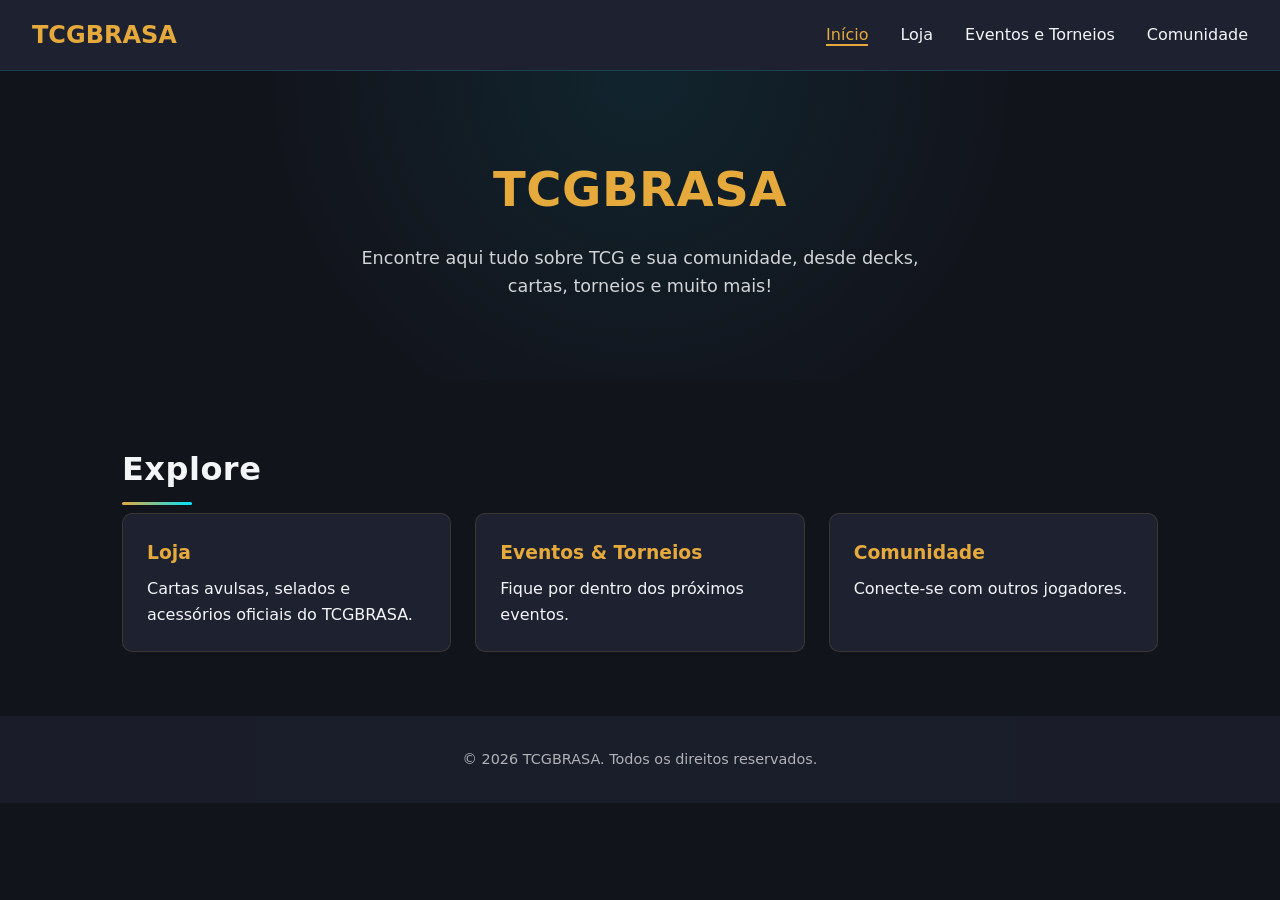
==== index.html @ 6d98fee7 "Primeira versão do site TCGBRASA" ====
<!DOCTYPE html>
<html lang="pt-BR">
<head>
    <meta charset="UTF-8">
    <meta name="viewport" content="width=device-width, initial-scale=1.0">
    <title>TCGBRASA</title>
    <link rel="stylesheet" href="Pages_style/index.css">
</head>
<body>
    <header class="site-header">
        <div class="logo">TCGBRASA</div>
        <nav class="main-nav">
            <ul>
                <li><a href="index.html" class="active">Início</a></li>
                <li><a href="lojas.html">Loja</a></li>
                <li><a href="torneios.html">Eventos e Torneios</a></li>
                <li><a href="comunidade.html">Comunidade</a></li>
            </ul>
        </nav>
    </header>

    <main>
        <section class="hero">
            <h1>TCGBRASA</h1>
            <p>Encontre aqui tudo sobre TCG e sua comunidade, desde decks, cartas, torneios e muito mais!</p>
        </section>

        <section class="destaques">
            <h2>Explore</h2>
            <div class="cards-grid">
                <a class="card reveal" href="lojas.html">
                    <h3>Loja</h3>
                    <p>Cartas avulsas, selados e acessórios oficiais do TCGBRASA.</p>
                </a>
                <a class="card reveal" href="torneios.html">
                    <h3>Eventos & Torneios</h3>
                    <p>Fique por dentro dos próximos eventos.</p>
                </a>
                <a class="card reveal" href="comunidade.html">
                    <h3>Comunidade</h3>
                    <p>Conecte-se com outros jogadores.</p>
                </a>
            </div>
        </section>
    </main>

    <footer class="site-footer">
        <p>&copy; 2026 TCGBRASA. Todos os direitos reservados.</p>
    </footer>

    <script src="js/main.js" defer></script>
</body>
</html>
---- Pages_style/index.css ----
/* ===== Variáveis de cor ===== */
:root {
    --bg-main: #12141C;
    --bg-surface: #1E2230;
    --text-main: #F4F5F7;
    --accent-gold: #E5A93C;
    --accent-neon: #00E5FF;

    --font-base: 'Segoe UI', system-ui, -apple-system, sans-serif;
    --radius: 10px;
}

/* ===== Reset ===== */
* {
    box-sizing: border-box;
    margin: 0;
    padding: 0;
}

body {
    background-color: var(--bg-main);
    color: var(--text-main);
    font-family: var(--font-base);
    line-height: 1.6;
}

a {
    color: inherit;
    text-decoration: none;
}

h1, h2 {
    letter-spacing: 0.5px;
}

/* ===== Header / Navbar ===== */
.site-header {
    position: sticky;
    top: 0;
    z-index: 10;
    display: flex;
    align-items: center;
    justify-content: space-between;
    padding: 1rem 2rem;
    background-color: var(--bg-surface);
    border-bottom: 1px solid rgba(0, 229, 255, 0.15);
}

.logo {
    font-size: 1.5rem;
    font-weight: 700;
    color: var(--accent-gold);
}

.main-nav ul {
    display: flex;
    gap: 2rem;
    list-style: none;
}

.main-nav a {
    font-weight: 500;
    color: var(--text-main);
    transition: color 0.2s ease;
}

.main-nav a:hover {
    color: var(--accent-neon);
}

.main-nav a.active {
    color: var(--accent-gold);
    border-bottom: 2px solid var(--accent-gold);
}

/* ===== Hero ===== */
.hero {
    text-align: center;
    padding: 5rem 2rem;
    background: radial-gradient(circle at 50% 0%, rgba(0, 229, 255, 0.08), transparent 60%);
}

.hero h1 {
    font-size: 3rem;
    color: var(--accent-gold);
    margin-bottom: 1rem;
}

.hero p {
    font-size: 1.1rem;
    color: var(--text-main);
    max-width: 600px;
    margin: 0 auto;
    opacity: 0.85;
}

.page-hero {
    padding: 3rem 2rem;
}

.page-hero h1 {
    font-size: 2.2rem;
}

/* ===== Seções ===== */
main section {
    padding: 4rem 2rem;
    max-width: 1100px;
    margin: 0 auto;
}

main section h2 {
    font-size: 2rem;
    margin-bottom: 0.5rem;
    color: var(--text-main);
    position: relative;
    display: inline-block;
}

main section h2::after {
    content: "";
    display: block;
    width: 50%;
    height: 3px;
    margin-top: 0.4rem;
    background: linear-gradient(90deg, var(--accent-gold), var(--accent-neon));
    border-radius: 2px;
}

main section > p {
    margin-top: 1rem;
    margin-bottom: 2rem;
    opacity: 0.8;
    max-width: 700px;
}

/* ===== Cards ===== */
.cards-grid {
    display: grid;
    grid-template-columns: repeat(auto-fit, minmax(240px, 1fr));
    gap: 1.5rem;
}

/* ===== Animação de entrada ao rolar a página ===== */
.reveal {
    opacity: 0;
    transform: translateY(24px);
    transition: opacity 0.6s ease, transform 0.6s ease;
}

.reveal.is-visible {
    opacity: 1;
    transform: translateY(0);
}

.destaques .cards-grid .reveal:nth-child(1) { transition-delay: 0s; }
.destaques .cards-grid .reveal:nth-child(2) { transition-delay: 0.1s; }
.destaques .cards-grid .reveal:nth-child(3) { transition-delay: 0.2s; }
.destaques .cards-grid .reveal:nth-child(4) { transition-delay: 0.3s; }

.card {
    display: block;
    background-color: var(--bg-surface);
    border: 1px solid rgba(229, 169, 60, 0.15);
    border-radius: var(--radius);
    padding: 1.5rem;
    transition: transform 0.2s ease, border-color 0.2s ease, box-shadow 0.2s ease;
}

.card:hover {
    transform: translateY(-6px) scale(1.02);
    border-color: var(--accent-neon);
    box-shadow: 0 10px 28px rgba(0, 229, 255, 0.18);
}

.card h3 {
    color: var(--accent-gold);
    margin-bottom: 0.5rem;
}

/* ===== Footer ===== */
.site-footer {
    text-align: center;
    padding: 2rem;
    background-color: var(--bg-surface);
    color: var(--text-main);
    opacity: 0.7;
    font-size: 0.9rem;
}

/* ===== Responsivo ===== */
@media (max-width: 640px) {
    .site-header {
        flex-direction: column;
        gap: 1rem;
    }

    .main-nav ul {
        flex-wrap: wrap;
        justify-content: center;
        gap: 1rem;
    }

    .hero h1 {
        font-size: 2.2rem;
    }
}
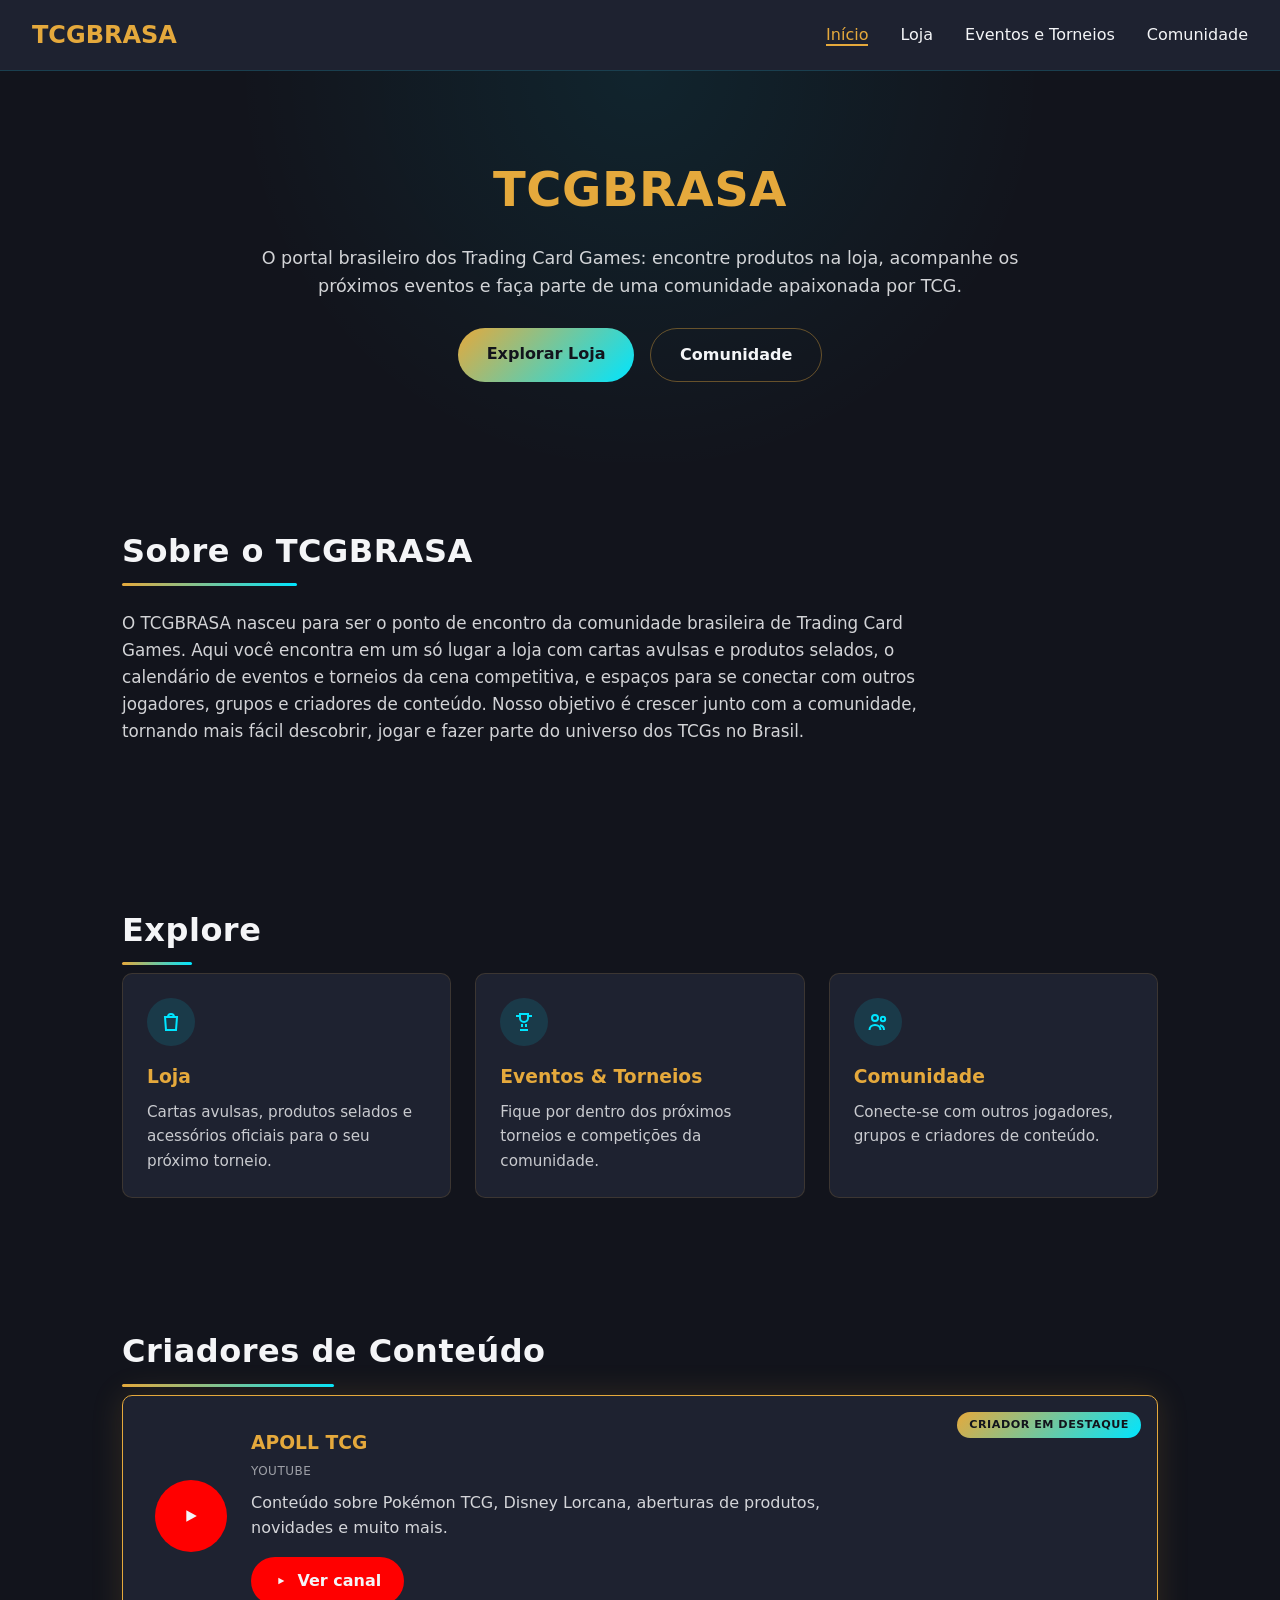
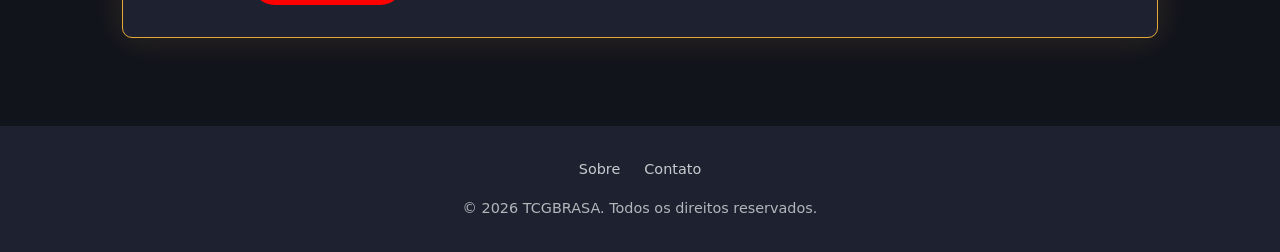
==== commit cb76845c: "Redesenha Comunidade e Home, e ajusta evento do Lorcana Challenge - Torneios: troca a foto do Lorcan" ====
--- a/index.html
+++ b/index.html
@@ -5,6 +5,7 @@
     <meta name="viewport" content="width=device-width, initial-scale=1.0">
     <title>TCGBRASA</title>
     <link rel="stylesheet" href="Pages_style/index.css">
+    <link rel="stylesheet" href="Pages_style/home.css">
 </head>
 <body>
     <header class="site-header">
@@ -22,32 +23,62 @@
     <main>
         <section class="hero">
             <h1>TCGBRASA</h1>
-            <p>Encontre aqui tudo sobre TCG e sua comunidade, desde decks, cartas, torneios e muito mais!</p>
+            <p>O portal brasileiro dos Trading Card Games: encontre produtos na loja, acompanhe os próximos eventos e faça parte de uma comunidade apaixonada por TCG.</p>
+            <div class="hero-cta">
+                <a class="hero-btn hero-btn--primario" href="lojas.html">Explorar Loja</a>
+                <a class="hero-btn hero-btn--secundario" href="comunidade.html">Comunidade</a>
+            </div>
+        </section>
+
+        <section class="sobre">
+            <h2>Sobre o TCGBRASA</h2>
+            <p>O TCGBRASA nasceu para ser o ponto de encontro da comunidade brasileira de Trading Card Games. Aqui você encontra em um só lugar a loja com cartas avulsas e produtos selados, o calendário de eventos e torneios da cena competitiva, e espaços para se conectar com outros jogadores, grupos e criadores de conteúdo. Nosso objetivo é crescer junto com a comunidade, tornando mais fácil descobrir, jogar e fazer parte do universo dos TCGs no Brasil.</p>
         </section>
 
         <section class="destaques">
             <h2>Explore</h2>
             <div class="cards-grid">
-                <a class="card reveal" href="lojas.html">
+                <a class="card destaque-card reveal" href="lojas.html">
+                    <span class="destaque-icone" aria-hidden="true">
+                        <svg viewBox="0 0 24 24" width="24" height="24" fill="none" stroke="currentColor" stroke-width="2"><path d="M6 7h12l-1 13H7L6 7z"/><path d="M9 7a3 3 0 0 1 6 0"/></svg>
+                    </span>
                     <h3>Loja</h3>
-                    <p>Cartas avulsas, selados e acessórios oficiais do TCGBRASA.</p>
+                    <p>Cartas avulsas, produtos selados e acessórios oficiais para o seu próximo torneio.</p>
                 </a>
-                <a class="card reveal" href="torneios.html">
+                <a class="card destaque-card reveal" href="torneios.html">
+                    <span class="destaque-icone" aria-hidden="true">
+                        <svg viewBox="0 0 24 24" width="24" height="24" fill="none" stroke="currentColor" stroke-width="2"><path d="M8 4h8v4a4 4 0 0 1-8 0V4z"/><path d="M4 6h4M16 6h4M10 14v3M14 14v3M8 20h8"/></svg>
+                    </span>
                     <h3>Eventos & Torneios</h3>
-                    <p>Fique por dentro dos próximos eventos.</p>
+                    <p>Fique por dentro dos próximos torneios e competições da comunidade.</p>
                 </a>
-                <a class="card reveal" href="comunidade.html">
+                <a class="card destaque-card reveal" href="comunidade.html">
+                    <span class="destaque-icone" aria-hidden="true">
+                        <svg viewBox="0 0 24 24" width="24" height="24" fill="none" stroke="currentColor" stroke-width="2"><circle cx="9" cy="8" r="3"/><circle cx="17" cy="9" r="2.2"/><path d="M3.5 20c0-3 2.5-5 5.5-5s5.5 2 5.5 5"/><path d="M14 15.3c2.5.4 4 2 4 4.7"/></svg>
+                    </span>
                     <h3>Comunidade</h3>
-                    <p>Conecte-se com outros jogadores.</p>
+                    <p>Conecte-se com outros jogadores, grupos e criadores de conteúdo.</p>
                 </a>
             </div>
+        </section>
+
+        <section class="criadores-home">
+            <h2>Criadores de Conteúdo</h2>
+            <div class="criador-destaque" id="criador-destaque"></div>
+            <div class="cards-grid criadores-grid-home" id="criadores-grid" hidden></div>
         </section>
     </main>
 
     <footer class="site-footer">
+        <nav class="footer-nav">
+            <a href="sobre.html">Sobre</a>
+            <a href="contato.html">Contato</a>
+        </nav>
         <p>&copy; 2026 TCGBRASA. Todos os direitos reservados.</p>
     </footer>
 
+    <script src="js/criadores-data.js" defer></script>
+    <script src="js/home.js" defer></script>
     <script src="js/main.js" defer></script>
 </body>
 </html>
--- a/Pages_style/index.css
+++ b/Pages_style/index.css
@@ -89,7 +89,7 @@
 .hero p {
     font-size: 1.1rem;
     color: var(--text-main);
-    max-width: 600px;
+    max-width: 760px;
     margin: 0 auto;
     opacity: 0.85;
 }
@@ -134,6 +134,59 @@
     max-width: 700px;
 }
 
+/* ===== Filtros por jogo (reutilizado em Torneios, Loja e Comunidade) ===== */
+.filtros {
+    padding-bottom: 0;
+}
+
+.filtros-jogos {
+    display: flex;
+    flex-wrap: wrap;
+    gap: 0.75rem;
+}
+
+.filtro-btn {
+    padding: 0.5rem 1.2rem;
+    border-radius: 999px;
+    border: 1px solid rgba(229, 169, 60, 0.3);
+    background-color: var(--bg-surface);
+    color: var(--text-main);
+    font-family: inherit;
+    font-size: 0.9rem;
+    cursor: pointer;
+    transition: all 0.2s ease;
+}
+
+.filtro-btn:hover {
+    border-color: var(--accent-neon);
+}
+
+.filtro-btn.active {
+    background: linear-gradient(135deg, var(--accent-gold), var(--accent-neon));
+    color: var(--bg-main);
+    font-weight: 700;
+    border-color: transparent;
+}
+
+.evento-tag {
+    display: inline-block;
+    margin-bottom: 0.75rem;
+    padding: 0.25rem 0.75rem;
+    border-radius: 999px;
+    background-color: rgba(0, 229, 255, 0.12);
+    color: var(--accent-neon);
+    font-size: 0.75rem;
+    font-weight: 700;
+    text-transform: uppercase;
+    letter-spacing: 0.5px;
+}
+
+.sem-eventos {
+    display: none;
+    margin-top: 1.5rem;
+    opacity: 0.7;
+}
+
 /* ===== Cards ===== */
 .cards-grid {
     display: grid;
@@ -184,8 +237,29 @@
     padding: 2rem;
     background-color: var(--bg-surface);
     color: var(--text-main);
+    font-size: 0.9rem;
+}
+
+.footer-nav {
+    display: flex;
+    justify-content: center;
+    flex-wrap: wrap;
+    gap: 1.5rem;
+    margin-bottom: 1rem;
+}
+
+.footer-nav a {
+    opacity: 0.8;
+    transition: opacity 0.2s ease, color 0.2s ease;
+}
+
+.footer-nav a:hover {
+    opacity: 1;
+    color: var(--accent-neon);
+}
+
+.site-footer p {
     opacity: 0.7;
-    font-size: 0.9rem;
 }
 
 /* ===== Responsivo ===== */
--- a/Pages_style/home.css
+++ b/Pages_style/home.css
@@ -0,0 +1,169 @@
+/* ===== CTAs do Hero ===== */
+.hero-cta {
+    display: flex;
+    justify-content: center;
+    flex-wrap: wrap;
+    gap: 1rem;
+    margin-top: 1.75rem;
+}
+
+.hero-btn {
+    padding: 0.8rem 1.8rem;
+    border-radius: 999px;
+    font-weight: 700;
+    transition: transform 0.2s ease, opacity 0.2s ease, border-color 0.2s ease;
+}
+
+.hero-btn--primario {
+    background: linear-gradient(135deg, var(--accent-gold), var(--accent-neon));
+    color: var(--bg-main);
+}
+
+.hero-btn--secundario {
+    border: 1px solid rgba(229, 169, 60, 0.4);
+    color: var(--text-main);
+}
+
+.hero-btn:hover {
+    transform: translateY(-2px);
+}
+
+.hero-btn--primario:hover {
+    opacity: 0.9;
+}
+
+.hero-btn--secundario:hover {
+    border-color: var(--accent-neon);
+}
+
+/* ===== Cards "Explore" ===== */
+.destaque-icone {
+    display: flex;
+    align-items: center;
+    justify-content: center;
+    width: 48px;
+    height: 48px;
+    margin-bottom: 1rem;
+    border-radius: 50%;
+    background-color: rgba(0, 229, 255, 0.12);
+    color: var(--accent-neon);
+}
+
+.destaque-card p {
+    opacity: 0.8;
+    font-size: 0.95rem;
+}
+
+/* ===== Sobre o TCGBRASA ===== */
+.sobre p {
+    opacity: 0.85;
+    max-width: 850px;
+    font-size: 1.05rem;
+}
+
+/* ===== Criadores de Conteúdo ===== */
+.criador-destaque {
+    position: relative;
+    display: flex;
+    align-items: center;
+    gap: 1.5rem;
+    padding: 2rem;
+    background-color: var(--bg-surface);
+    border: 1px solid var(--accent-gold);
+    border-radius: var(--radius);
+    box-shadow: 0 0 32px rgba(229, 169, 60, 0.15);
+}
+
+.criador-destaque-selo {
+    position: absolute;
+    top: 1rem;
+    right: 1rem;
+    padding: 0.25rem 0.75rem;
+    border-radius: 999px;
+    background: linear-gradient(135deg, var(--accent-gold), var(--accent-neon));
+    color: var(--bg-main);
+    font-size: 0.7rem;
+    font-weight: 700;
+    text-transform: uppercase;
+    letter-spacing: 0.5px;
+}
+
+.criador-destaque-icone {
+    flex-shrink: 0;
+    display: flex;
+    align-items: center;
+    justify-content: center;
+    width: 72px;
+    height: 72px;
+    border-radius: 50%;
+    background-color: #FF0000;
+    color: var(--text-main);
+}
+
+.criador-destaque-texto h3 {
+    color: var(--accent-gold);
+    margin-bottom: 0.3rem;
+}
+
+.criador-destaque-texto .criador-plataforma {
+    display: block;
+    margin-bottom: 0.5rem;
+    font-size: 0.75rem;
+    opacity: 0.6;
+    text-transform: uppercase;
+    letter-spacing: 0.5px;
+}
+
+.criador-destaque-texto p {
+    opacity: 0.85;
+    max-width: 620px;
+}
+
+.criador-destaque-cta {
+    display: inline-flex;
+    align-items: center;
+    gap: 0.5rem;
+    margin-top: 1rem;
+    padding: 0.7rem 1.4rem;
+    border-radius: 999px;
+    background-color: #FF0000;
+    color: var(--text-main);
+    font-weight: 700;
+    transition: transform 0.2s ease, opacity 0.2s ease;
+}
+
+.criador-destaque-cta:hover {
+    transform: translateY(-2px);
+    opacity: 0.9;
+}
+
+.criadores-grid-home {
+    margin-top: 1.5rem;
+}
+
+.criador-card-secundario .criador-plataforma {
+    display: block;
+    margin-bottom: 0.3rem;
+    font-size: 0.75rem;
+    opacity: 0.6;
+    text-transform: uppercase;
+    letter-spacing: 0.5px;
+}
+
+.criador-card-secundario p {
+    opacity: 0.8;
+    font-size: 0.9rem;
+}
+
+@media (max-width: 640px) {
+    .criador-destaque {
+        flex-direction: column;
+        text-align: center;
+    }
+
+    .criador-destaque-selo {
+        position: static;
+        display: inline-block;
+        margin-bottom: 0.5rem;
+    }
+}
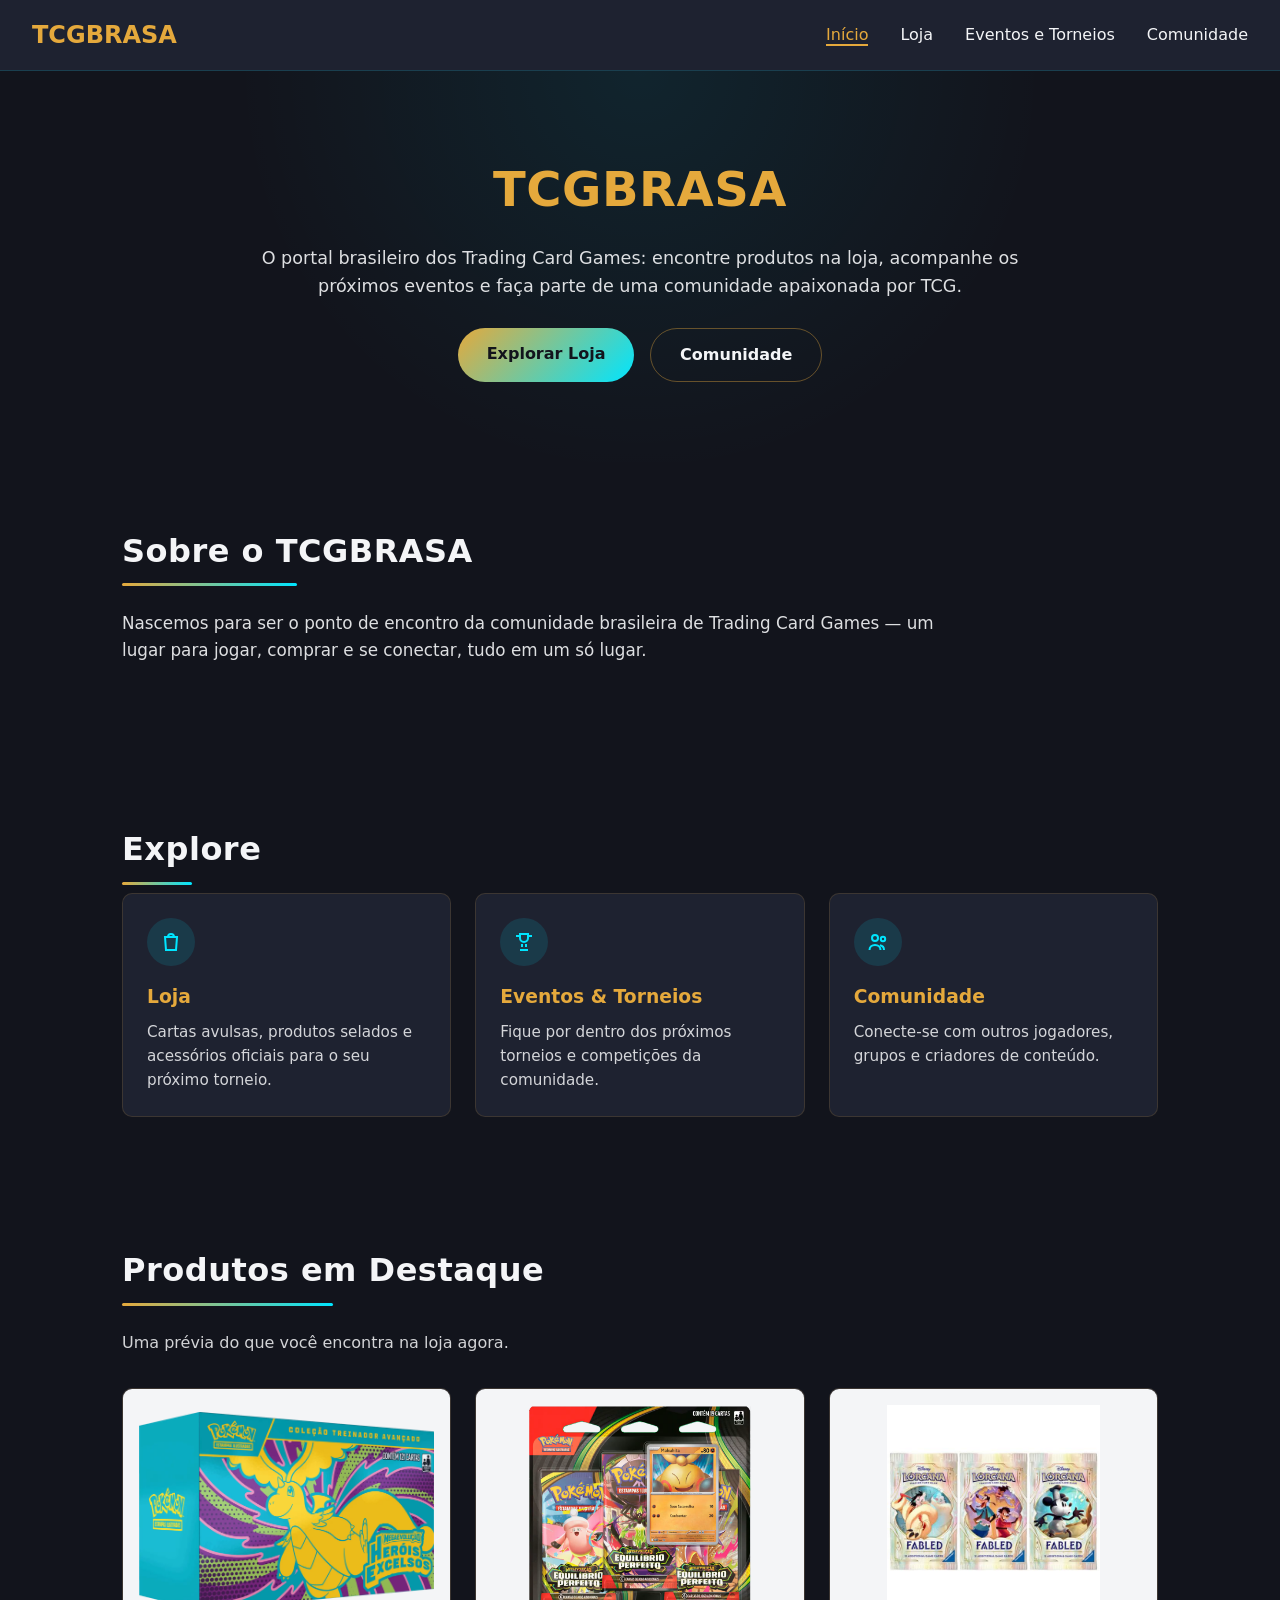
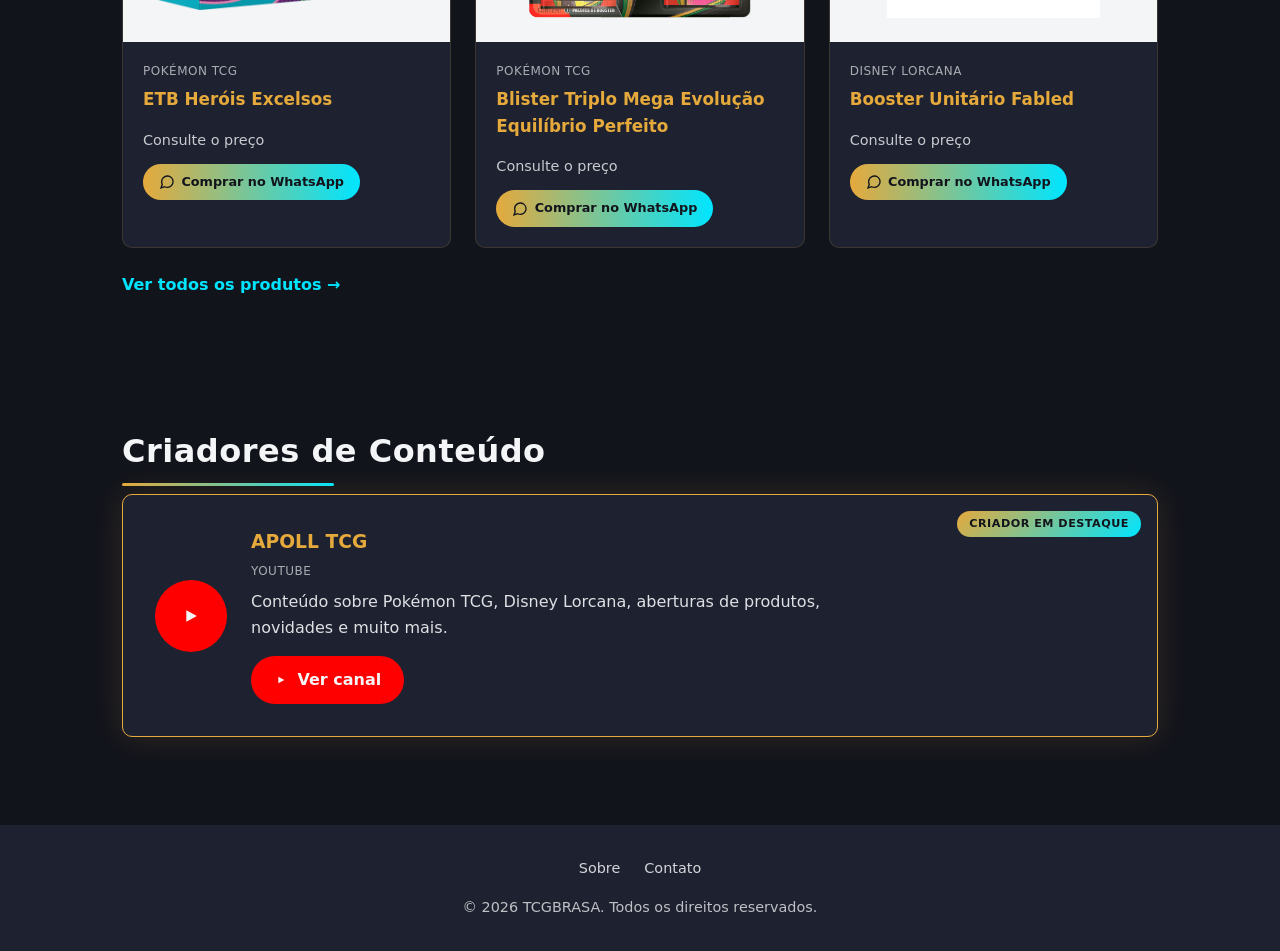
==== commit 1daafe23: "Simplifica Comunidade, adiciona feedbacks de compradores e refina UX - Comunidade: remove banner do " ====
--- a/index.html
+++ b/index.html
@@ -32,7 +32,7 @@
 
         <section class="sobre">
             <h2>Sobre o TCGBRASA</h2>
-            <p>O TCGBRASA nasceu para ser o ponto de encontro da comunidade brasileira de Trading Card Games. Aqui você encontra em um só lugar a loja com cartas avulsas e produtos selados, o calendário de eventos e torneios da cena competitiva, e espaços para se conectar com outros jogadores, grupos e criadores de conteúdo. Nosso objetivo é crescer junto com a comunidade, tornando mais fácil descobrir, jogar e fazer parte do universo dos TCGs no Brasil.</p>
+            <p>Nascemos para ser o ponto de encontro da comunidade brasileira de Trading Card Games — um lugar para jogar, comprar e se conectar, tudo em um só lugar.</p>
         </section>
 
         <section class="destaques">
@@ -62,6 +62,13 @@
             </div>
         </section>
 
+        <section class="produtos-destaque">
+            <h2>Produtos em Destaque</h2>
+            <p>Uma prévia do que você encontra na loja agora.</p>
+            <div class="cards-grid" id="produtos-destaque-grid"></div>
+            <a class="ver-todos-link" href="lojas.html">Ver todos os produtos →</a>
+        </section>
+
         <section class="criadores-home">
             <h2>Criadores de Conteúdo</h2>
             <div class="criador-destaque" id="criador-destaque"></div>
@@ -77,6 +84,7 @@
         <p>&copy; 2026 TCGBRASA. Todos os direitos reservados.</p>
     </footer>
 
+    <script src="js/produtos-data.js" defer></script>
     <script src="js/criadores-data.js" defer></script>
     <script src="js/home.js" defer></script>
     <script src="js/main.js" defer></script>
--- a/Pages_style/index.css
+++ b/Pages_style/index.css
@@ -91,7 +91,7 @@
     color: var(--text-main);
     max-width: 760px;
     margin: 0 auto;
-    opacity: 0.85;
+    opacity: 0.9;
 }
 
 .page-hero {
@@ -130,7 +130,7 @@
 main section > p {
     margin-top: 1rem;
     margin-bottom: 2rem;
-    opacity: 0.8;
+    opacity: 0.85;
     max-width: 700px;
 }
 
@@ -181,10 +181,33 @@
     letter-spacing: 0.5px;
 }
 
+/* Cards de evento (usado em Torneios e no teaser da Comunidade): título, data e
+   local sempre alinhados no rodapé do card, mesmo quando o título quebra em 2 linhas */
+.evento-card,
+.evento-teaser-card {
+    display: flex;
+    flex-direction: column;
+}
+
+.evento-info {
+    margin-top: auto;
+    padding-top: 0.75rem;
+}
+
+.evento-data {
+    font-weight: 600;
+    opacity: 0.9;
+}
+
+.evento-local {
+    opacity: 0.8;
+    font-size: 0.9rem;
+}
+
 .sem-eventos {
     display: none;
     margin-top: 1.5rem;
-    opacity: 0.7;
+    opacity: 0.75;
 }
 
 /* ===== Cards ===== */
@@ -231,6 +254,111 @@
     margin-bottom: 0.5rem;
 }
 
+/* ===== Cards de produto (reutilizado na Loja e na Home) ===== */
+.produto-card {
+    padding: 0;
+    overflow: hidden;
+}
+
+.produto-imagem {
+    display: block;
+    aspect-ratio: 4 / 3;
+    background-color: var(--text-main);
+}
+
+.produto-imagem img {
+    width: 100%;
+    height: 100%;
+    object-fit: contain;
+    padding: 1rem;
+}
+
+.produto-info {
+    padding: 1.25rem;
+}
+
+.produto-colecao {
+    display: block;
+    margin-bottom: 0.3rem;
+    font-size: 0.75rem;
+    opacity: 0.65;
+    text-transform: uppercase;
+    letter-spacing: 0.5px;
+}
+
+.produto-info h3 {
+    margin-bottom: 1rem;
+    font-size: 1.05rem;
+    color: var(--accent-gold);
+}
+
+.produto-rodape {
+    display: flex;
+    align-items: center;
+    justify-content: space-between;
+    gap: 0.75rem;
+    flex-wrap: wrap;
+}
+
+.produto-preco {
+    font-size: 0.9rem;
+    opacity: 0.8;
+}
+
+.produto-cta {
+    display: inline-flex;
+    align-items: center;
+    gap: 0.4rem;
+    padding: 0.5rem 1rem;
+    border-radius: 999px;
+    border: none;
+    background: linear-gradient(90deg, var(--accent-gold), var(--accent-neon), var(--accent-gold));
+    background-size: 200% 100%;
+    color: var(--bg-main);
+    font-size: 0.8rem;
+    font-weight: 700;
+    white-space: nowrap;
+    cursor: pointer;
+    animation: shimmer-dinamico 3s linear infinite;
+    transition: transform 0.2s ease, opacity 0.2s ease;
+}
+
+.produto-cta:hover {
+    transform: translateY(-2px);
+    opacity: 0.9;
+}
+
+@keyframes shimmer-dinamico {
+    0% { background-position: 0% 50%; }
+    100% { background-position: 200% 50%; }
+}
+
+@media (prefers-reduced-motion: reduce) {
+    .produto-cta {
+        animation: none;
+    }
+}
+
+.card-link-cta {
+    display: inline-block;
+    margin-top: 1rem;
+    font-weight: 700;
+    color: var(--accent-neon);
+}
+
+/* Link "ver todos" (usado em teasers de conteúdo: eventos, produtos, etc.) */
+.ver-todos-link {
+    display: inline-block;
+    margin-top: 1.5rem;
+    color: var(--accent-neon);
+    font-weight: 700;
+    transition: opacity 0.2s ease;
+}
+
+.ver-todos-link:hover {
+    opacity: 0.8;
+}
+
 /* ===== Footer ===== */
 .site-footer {
     text-align: center;
@@ -249,7 +377,7 @@
 }
 
 .footer-nav a {
-    opacity: 0.8;
+    opacity: 0.85;
     transition: opacity 0.2s ease, color 0.2s ease;
 }
 
@@ -259,7 +387,7 @@
 }
 
 .site-footer p {
-    opacity: 0.7;
+    opacity: 0.75;
 }
 
 /* ===== Responsivo ===== */
--- a/Pages_style/home.css
+++ b/Pages_style/home.css
@@ -50,13 +50,13 @@
 }
 
 .destaque-card p {
-    opacity: 0.8;
+    opacity: 0.85;
     font-size: 0.95rem;
 }
 
 /* ===== Sobre o TCGBRASA ===== */
 .sobre p {
-    opacity: 0.85;
+    opacity: 0.9;
     max-width: 850px;
     font-size: 1.05rem;
 }
@@ -109,13 +109,13 @@
     display: block;
     margin-bottom: 0.5rem;
     font-size: 0.75rem;
-    opacity: 0.6;
+    opacity: 0.65;
     text-transform: uppercase;
     letter-spacing: 0.5px;
 }
 
 .criador-destaque-texto p {
-    opacity: 0.85;
+    opacity: 0.9;
     max-width: 620px;
 }
 
@@ -145,13 +145,13 @@
     display: block;
     margin-bottom: 0.3rem;
     font-size: 0.75rem;
-    opacity: 0.6;
+    opacity: 0.65;
     text-transform: uppercase;
     letter-spacing: 0.5px;
 }
 
 .criador-card-secundario p {
-    opacity: 0.8;
+    opacity: 0.85;
     font-size: 0.9rem;
 }
 
